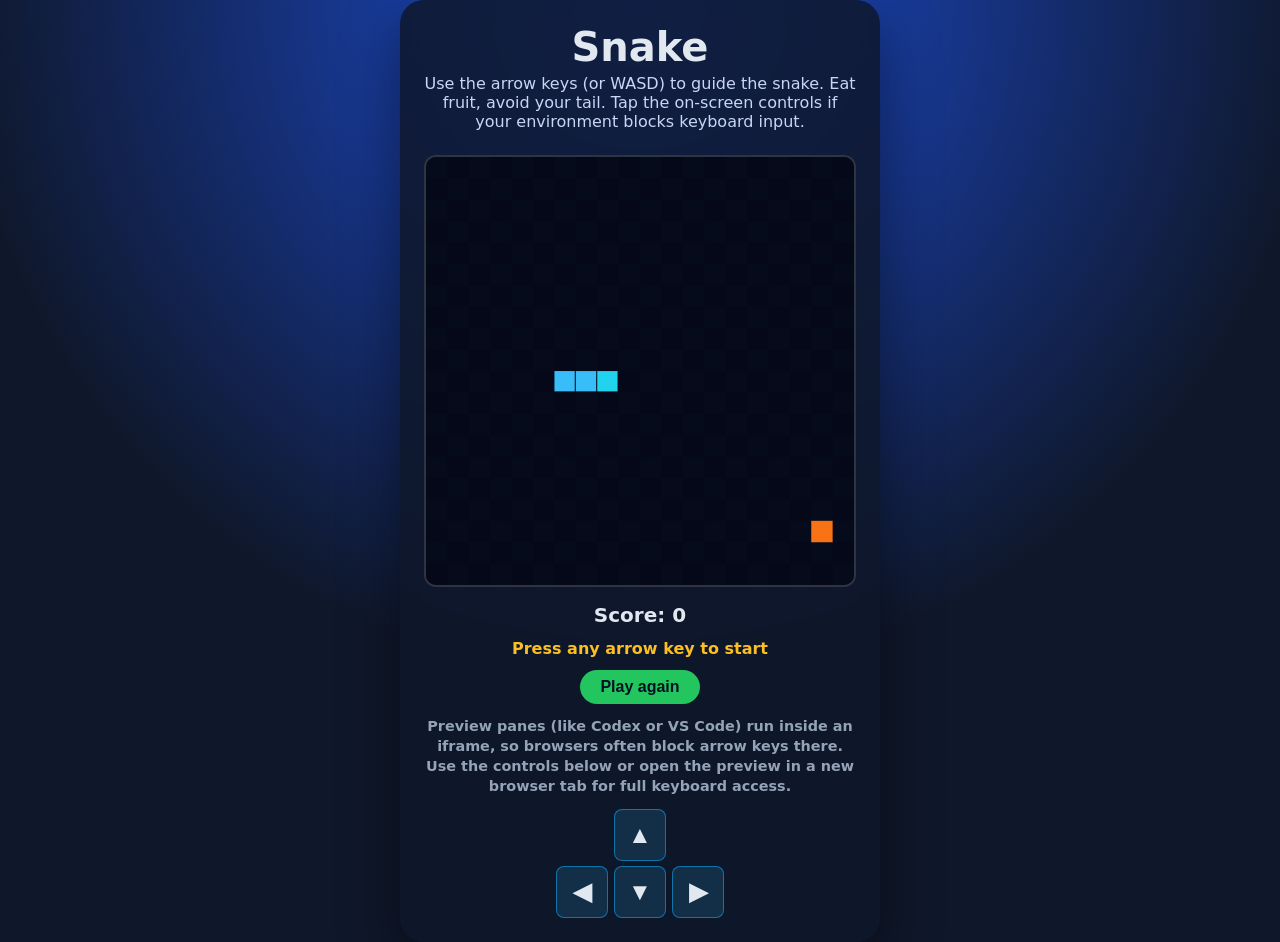
==== index.html @ ff0f1877 "Add preview-friendly controls for snake" ====
<!DOCTYPE html>
<html lang="en">
  <head>
    <meta charset="UTF-8" />
    <meta name="viewport" content="width=device-width, initial-scale=1.0" />
    <title>Browser Snake</title>
    <link rel="stylesheet" href="styles.css" />
  </head>
  <body>
    <main class="app">
      <header>
        <h1>Snake</h1>
        <p>
          Use the arrow keys (or WASD) to guide the snake. Eat fruit, avoid your tail.
          Tap the on-screen controls if your environment blocks keyboard input.
        </p>
      </header>

      <section class="game-wrapper">
        <canvas id="game" width="400" height="400" aria-label="Snake game board" role="img"></canvas>
        <div class="hud">
          <p class="score">Score: <span id="score">0</span></p>
          <p class="status" id="status">Press any arrow key to start</p>
          <button id="restart" type="button">Play again</button>
          <p class="preview-tip">
            Preview panes (like Codex or VS Code) run inside an iframe, so browsers often block
            arrow keys there. Use the controls below or open the preview in a new browser tab for
            full keyboard access.
          </p>
          <div class="controls" aria-label="On-screen direction controls">
            <button class="control" data-direction="up" aria-label="Move up">▲</button>
            <div class="control-row">
              <button class="control" data-direction="left" aria-label="Move left">◀</button>
              <button class="control" data-direction="down" aria-label="Move down">▼</button>
              <button class="control" data-direction="right" aria-label="Move right">▶</button>
            </div>
          </div>
        </div>
      </section>
    </main>

    <script src="snake.js"></script>
  </body>
</html>
---- styles.css ----
:root {
  font-family: "Segoe UI", system-ui, -apple-system, BlinkMacSystemFont, sans-serif;
  color: #0f172a;
  background-color: #0f172a;
}

* {
  box-sizing: border-box;
}

body {
  margin: 0;
  min-height: 100vh;
  display: flex;
  align-items: center;
  justify-content: center;
  background: radial-gradient(circle at top, #1d4ed8, #0f172a 60%);
  color: #e2e8f0;
}

.app {
  max-width: 480px;
  width: 100%;
  padding: 1.5rem;
  border-radius: 1.5rem;
  background: rgba(15, 23, 42, 0.85);
  backdrop-filter: blur(10px);
  box-shadow: 0 20px 60px rgba(0, 0, 0, 0.45);
}

header {
  text-align: center;
}

header h1 {
  margin: 0 0 0.25rem;
  font-size: 2.5rem;
}

header p {
  margin: 0;
  color: #cbd5f5;
}

.game-wrapper {
  display: flex;
  flex-direction: column;
  align-items: center;
  gap: 1rem;
  margin-top: 1.5rem;
}

canvas {
  width: 100%;
  height: auto;
  border-radius: 0.75rem;
  background: #0b1120;
  border: 2px solid rgba(255, 255, 255, 0.15);
}

.hud {
  width: 100%;
  display: flex;
  flex-direction: column;
  align-items: center;
  gap: 0.75rem;
  font-weight: 600;
  text-align: center;
}

.status {
  flex: 1;
  margin: 0;
  color: #fbbf24;
}

button {
  appearance: none;
  border: none;
  padding: 0.5rem 1.25rem;
  border-radius: 999px;
  background: #22c55e;
  color: #041023;
  font-size: 1rem;
  font-weight: 700;
  cursor: pointer;
  transition: transform 0.15s ease, box-shadow 0.15s ease;
}

button:hover {
  transform: translateY(-1px);
  box-shadow: 0 8px 20px rgba(34, 197, 94, 0.35);
}

button:active {
  transform: translateY(0);
  box-shadow: none;
}

.score {
  font-size: 1.25rem;
  margin: 0;
}

.preview-tip {
  font-size: 0.9rem;
  color: #94a3b8;
  line-height: 1.4;
  margin: 0;
}

.controls {
  width: 100%;
  display: flex;
  flex-direction: column;
  align-items: center;
  gap: 0.35rem;
}

.control-row {
  display: flex;
  gap: 0.35rem;
}

.control {
  background: rgba(56, 189, 248, 0.15);
  color: #e2e8f0;
  border: 1px solid rgba(14, 165, 233, 0.6);
  border-radius: 0.5rem;
  padding: 0;
  width: 3.25rem;
  height: 3.25rem;
  font-size: 1.5rem;
  display: inline-flex;
  align-items: center;
  justify-content: center;
  cursor: pointer;
  transition: background 120ms ease, transform 120ms ease;
}

.control:active,
.control:focus-visible {
  outline: none;
  background: rgba(14, 165, 233, 0.4);
  transform: scale(0.96);
}
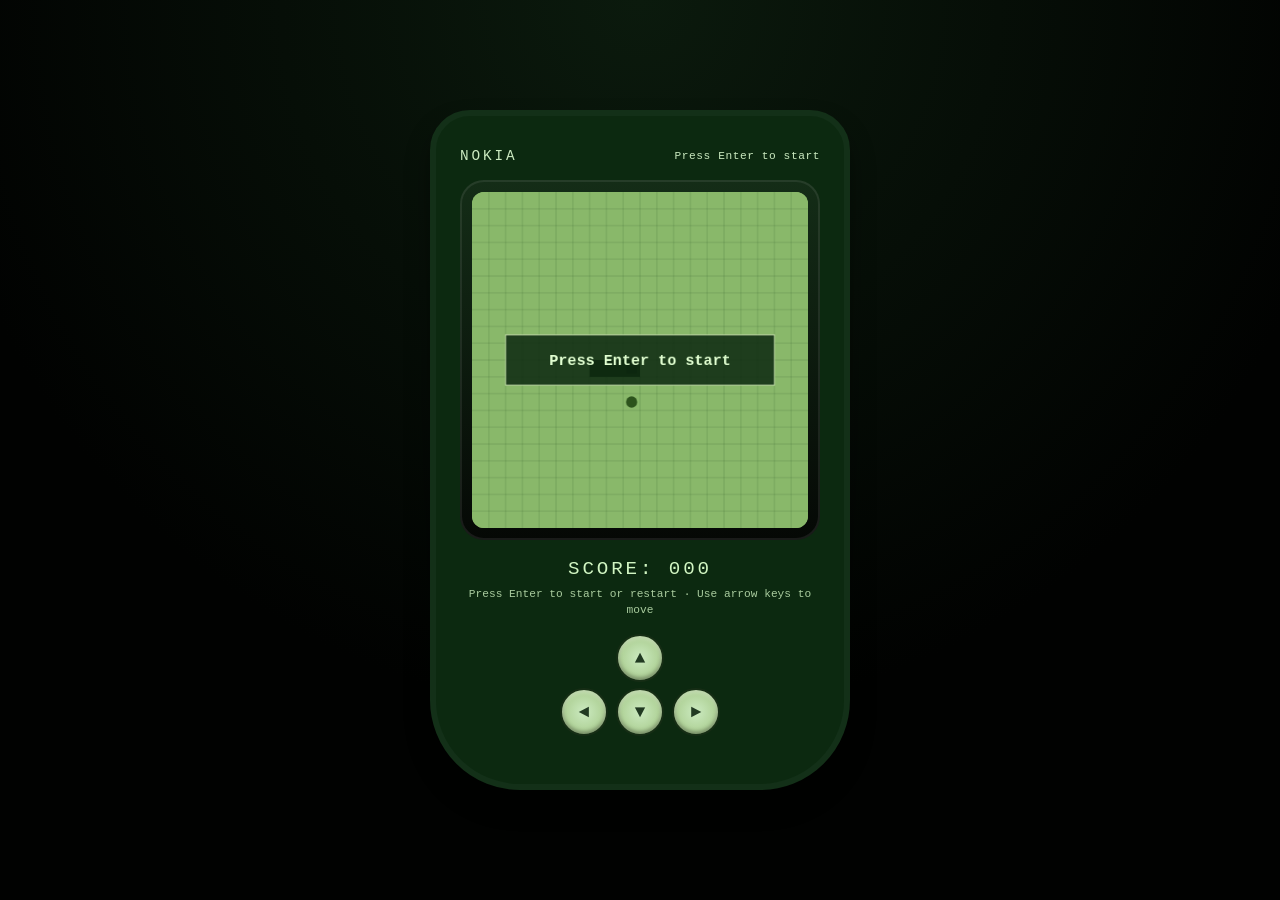
==== commit 6a6c2b35: "Add Nokia style browser snake game" ====
--- a/index.html
+++ b/index.html
@@ -3,42 +3,31 @@
   <head>
     <meta charset="UTF-8" />
     <meta name="viewport" content="width=device-width, initial-scale=1.0" />
-    <title>Browser Snake</title>
-    <link rel="stylesheet" href="styles.css" />
+    <title>Nokia Snake</title>
+    <link rel="stylesheet" href="style.css" />
   </head>
   <body>
-    <main class="app">
-      <header>
-        <h1>Snake</h1>
-        <p>
-          Use the arrow keys (or WASD) to guide the snake. Eat fruit, avoid your tail.
-          Tap the on-screen controls if your environment blocks keyboard input.
-        </p>
-      </header>
-
-      <section class="game-wrapper">
-        <canvas id="game" width="400" height="400" aria-label="Snake game board" role="img"></canvas>
-        <div class="hud">
-          <p class="score">Score: <span id="score">0</span></p>
-          <p class="status" id="status">Press any arrow key to start</p>
-          <button id="restart" type="button">Play again</button>
-          <p class="preview-tip">
-            Preview panes (like Codex or VS Code) run inside an iframe, so browsers often block
-            arrow keys there. Use the controls below or open the preview in a new browser tab for
-            full keyboard access.
-          </p>
-          <div class="controls" aria-label="On-screen direction controls">
-            <button class="control" data-direction="up" aria-label="Move up">▲</button>
-            <div class="control-row">
-              <button class="control" data-direction="left" aria-label="Move left">◀</button>
-              <button class="control" data-direction="down" aria-label="Move down">▼</button>
-              <button class="control" data-direction="right" aria-label="Move right">▶</button>
-            </div>
-          </div>
+    <main class="nokia-shell">
+      <div class="status-bar">
+        <span class="brand">NOKIA</span>
+        <span class="status-indicator" id="statusText">Press Enter to start</span>
+      </div>
+      <div class="screen-bezel">
+        <canvas id="gameCanvas" width="400" height="400" aria-label="Snake game board"></canvas>
+      </div>
+      <div class="screen-info">
+        <div class="score">SCORE: <span id="scoreValue">0</span></div>
+        <div class="instructions">Press Enter to start or restart · Use arrow keys to move</div>
+      </div>
+      <div class="control-hint">
+        <div class="key">▲</div>
+        <div class="key-row">
+          <span class="key">◄</span>
+          <span class="key">▼</span>
+          <span class="key">►</span>
         </div>
-      </section>
+      </div>
     </main>
-
-    <script src="snake.js"></script>
+    <script src="script.js"></script>
   </body>
 </html>
--- a/style.css
+++ b/style.css
@@ -0,0 +1,123 @@
+:root {
+  font-family: 'Courier New', Courier, monospace;
+  --shell-color: #0c2910;
+  --screen-color: #8cbb6a;
+  --grid-color: #7aa55a;
+  --pixel-color: #183b1d;
+  --shadow-color: rgba(0, 0, 0, 0.4);
+}
+
+* {
+  box-sizing: border-box;
+}
+
+body {
+  margin: 0;
+  min-height: 100vh;
+  display: flex;
+  align-items: center;
+  justify-content: center;
+  background: radial-gradient(circle at top, #0b1a0d, #010201 65%);
+  color: #0f1b0f;
+}
+
+.nokia-shell {
+  width: min(90vw, 420px);
+  background: var(--shell-color);
+  border-radius: 40px 40px 90px 90px;
+  padding: 2rem 1.5rem 3rem;
+  box-shadow: 0 15px 25px var(--shadow-color);
+  display: flex;
+  flex-direction: column;
+  gap: 1rem;
+  border: 6px solid #133018;
+}
+
+.status-bar {
+  display: flex;
+  justify-content: space-between;
+  align-items: center;
+  font-size: 0.9rem;
+  color: #cbeac0;
+  letter-spacing: 0.2em;
+}
+
+.status-indicator {
+  font-size: 0.7rem;
+  letter-spacing: 0.05em;
+}
+
+.screen-bezel {
+  background: linear-gradient(180deg, #142d17, #050805);
+  padding: 0.75rem;
+  border-radius: 24px;
+  box-shadow: inset 0 0 0 2px rgba(255, 255, 255, 0.08);
+}
+
+canvas {
+  width: 100%;
+  height: auto;
+  display: block;
+  border-radius: 12px;
+  background: var(--screen-color);
+}
+
+.screen-info {
+  color: #d1f5c2;
+  text-align: center;
+  font-size: 0.9rem;
+  line-height: 1.4;
+}
+
+.score {
+  font-size: 1.2rem;
+  letter-spacing: 0.15em;
+  margin-bottom: 0.25rem;
+}
+
+.instructions {
+  font-size: 0.7rem;
+  opacity: 0.8;
+}
+
+.control-hint {
+  display: flex;
+  flex-direction: column;
+  align-items: center;
+  gap: 0.35rem;
+  color: #cbeac0;
+}
+
+.key,
+.key-row span {
+  display: inline-flex;
+  align-items: center;
+  justify-content: center;
+  width: 48px;
+  height: 48px;
+  border-radius: 50%;
+  border: 2px solid #162d15;
+  background: radial-gradient(circle, #cbeac0, #9fc37f);
+  color: #213a22;
+  font-size: 1.1rem;
+  font-weight: bold;
+  box-shadow: inset 0 2px 4px rgba(255, 255, 255, 0.4),
+    inset 0 -2px 4px rgba(0, 0, 0, 0.4);
+}
+
+.key-row {
+  display: flex;
+  gap: 0.5rem;
+}
+
+@media (max-width: 480px) {
+  .nokia-shell {
+    padding: 1.5rem 1rem 2rem;
+  }
+
+  .key,
+  .key-row span {
+    width: 40px;
+    height: 40px;
+  }
+}
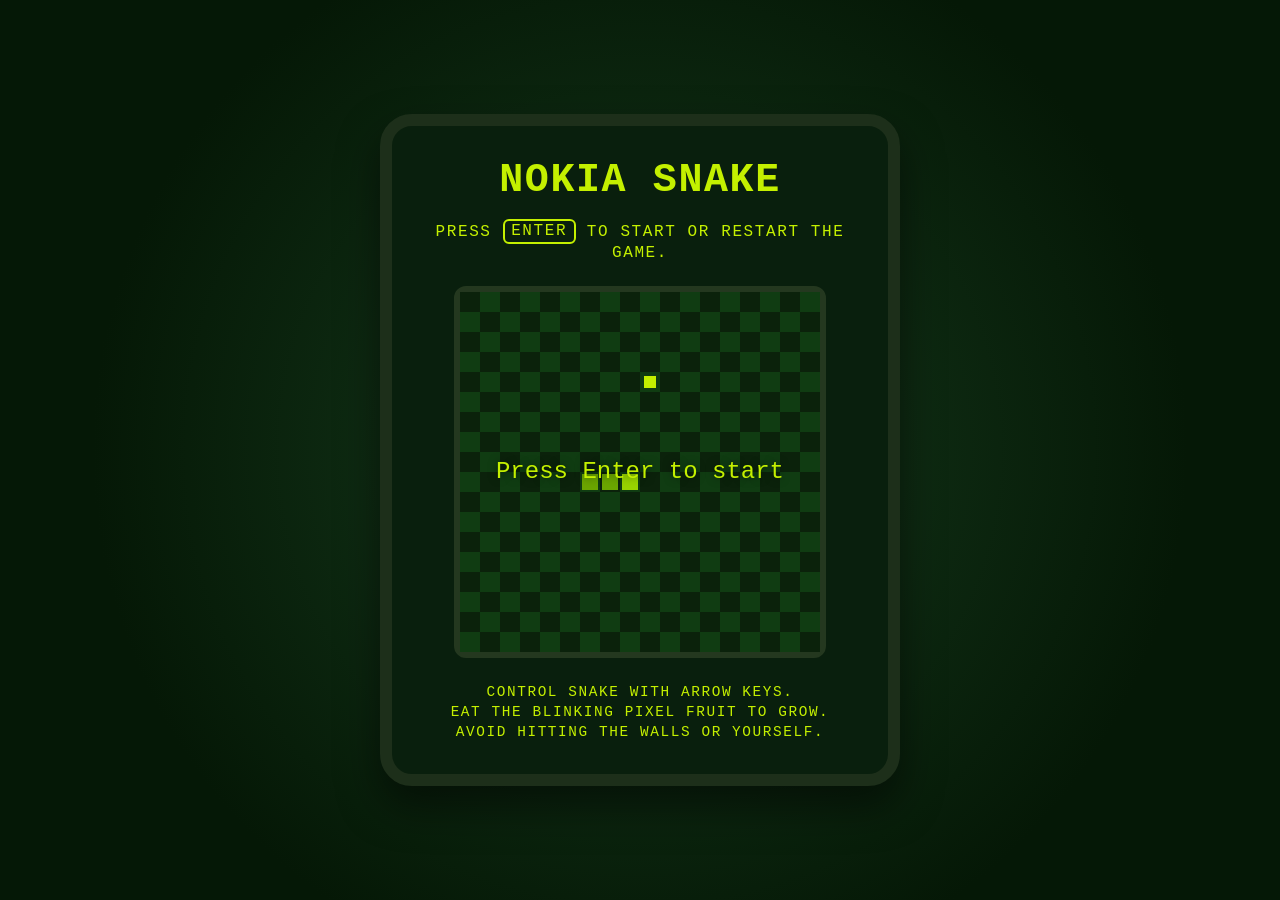
==== commit 318a2142: "Add Nokia-inspired snake game" ====
--- a/index.html
+++ b/index.html
@@ -4,30 +4,25 @@
     <meta charset="UTF-8" />
     <meta name="viewport" content="width=device-width, initial-scale=1.0" />
     <title>Nokia Snake</title>
-    <link rel="stylesheet" href="style.css" />
+    <link rel="stylesheet" href="styles.css" />
   </head>
   <body>
-    <main class="nokia-shell">
-      <div class="status-bar">
-        <span class="brand">NOKIA</span>
-        <span class="status-indicator" id="statusText">Press Enter to start</span>
-      </div>
-      <div class="screen-bezel">
-        <canvas id="gameCanvas" width="400" height="400" aria-label="Snake game board"></canvas>
-      </div>
-      <div class="screen-info">
-        <div class="score">SCORE: <span id="scoreValue">0</span></div>
-        <div class="instructions">Press Enter to start or restart · Use arrow keys to move</div>
-      </div>
-      <div class="control-hint">
-        <div class="key">▲</div>
-        <div class="key-row">
-          <span class="key">◄</span>
-          <span class="key">▼</span>
-          <span class="key">►</span>
-        </div>
-      </div>
+    <main class="game-shell">
+      <header>
+        <h1>Nokia Snake</h1>
+        <p>Press <span class="key">Enter</span> to start or restart the game.</p>
+      </header>
+      <section class="screen">
+        <canvas id="game" width="360" height="360" aria-label="Snake game board"></canvas>
+        <div id="overlay" class="overlay" role="status" aria-live="polite"></div>
+      </section>
+      <footer>
+        <p>
+          Control snake with arrow keys.<br />Eat the blinking pixel fruit to grow. Avoid hitting the walls or
+          yourself.
+        </p>
+      </footer>
     </main>
-    <script src="script.js"></script>
+    <script src="snake.js" type="module"></script>
   </body>
 </html>
--- a/styles.css
+++ b/styles.css
@@ -0,0 +1,87 @@
+:root {
+  font-family: 'VT323', 'Share Tech Mono', 'Courier New', Courier, monospace;
+  color: #c4f000;
+  background-color: #0b2e13;
+}
+
+* {
+  box-sizing: border-box;
+}
+
+body {
+  min-height: 100vh;
+  margin: 0;
+  display: flex;
+  align-items: center;
+  justify-content: center;
+  background: radial-gradient(circle at center, #163b1d, #051806 70%);
+}
+
+.game-shell {
+  background: #091f0d;
+  border: 12px solid #1d2f1a;
+  border-radius: 32px;
+  padding: 2rem;
+  width: min(520px, 90vw);
+  box-shadow: 0 20px 40px rgba(0, 0, 0, 0.5);
+}
+
+header,
+footer {
+  text-align: center;
+  text-transform: uppercase;
+  letter-spacing: 0.1em;
+}
+
+h1 {
+  margin: 0 0 0.5rem;
+  font-size: 2.5rem;
+}
+
+.key {
+  display: inline-block;
+  padding: 0.1rem 0.4rem;
+  border: 2px solid currentColor;
+  border-radius: 6px;
+}
+
+.screen {
+  position: relative;
+  margin: 1.5rem auto;
+  width: fit-content;
+  border: 6px solid #24381f;
+  border-radius: 12px;
+  background: repeating-linear-gradient(
+      90deg,
+      rgba(5, 20, 8, 0.8) 0,
+      rgba(5, 20, 8, 0.8) 2px,
+      rgba(0, 0, 0, 0.6) 2px,
+      rgba(0, 0, 0, 0.6) 4px
+    ),
+    linear-gradient(180deg, #4d7116 0%, #0c3b05 100%);
+}
+
+canvas {
+  display: block;
+  width: 360px;
+  height: 360px;
+}
+
+.overlay {
+  position: absolute;
+  inset: 0;
+  display: flex;
+  align-items: center;
+  justify-content: center;
+  color: #c4f000;
+  font-size: 1.5rem;
+  text-align: center;
+  text-shadow: 0 0 8px rgba(0, 0, 0, 0.6);
+  pointer-events: none;
+}
+
+footer p {
+  margin: 0;
+  font-size: 0.9rem;
+  line-height: 1.4;
+}
